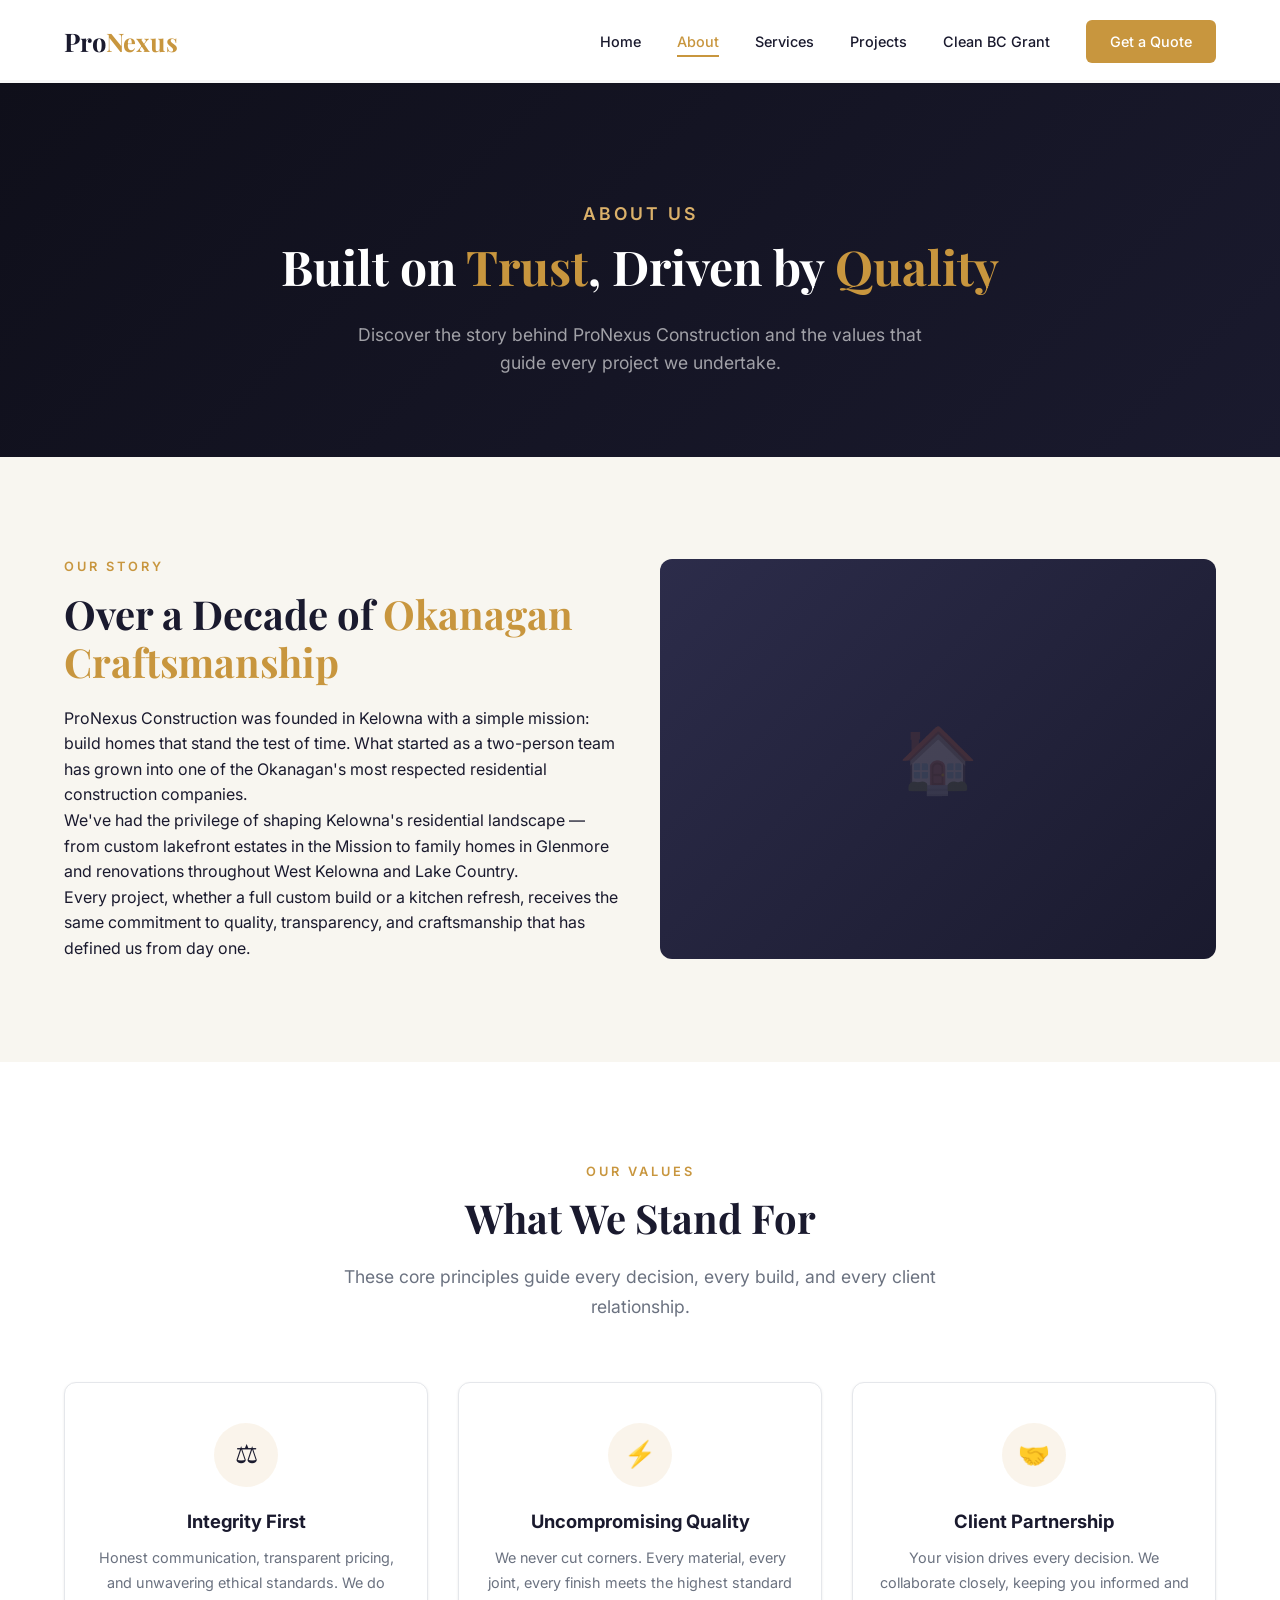
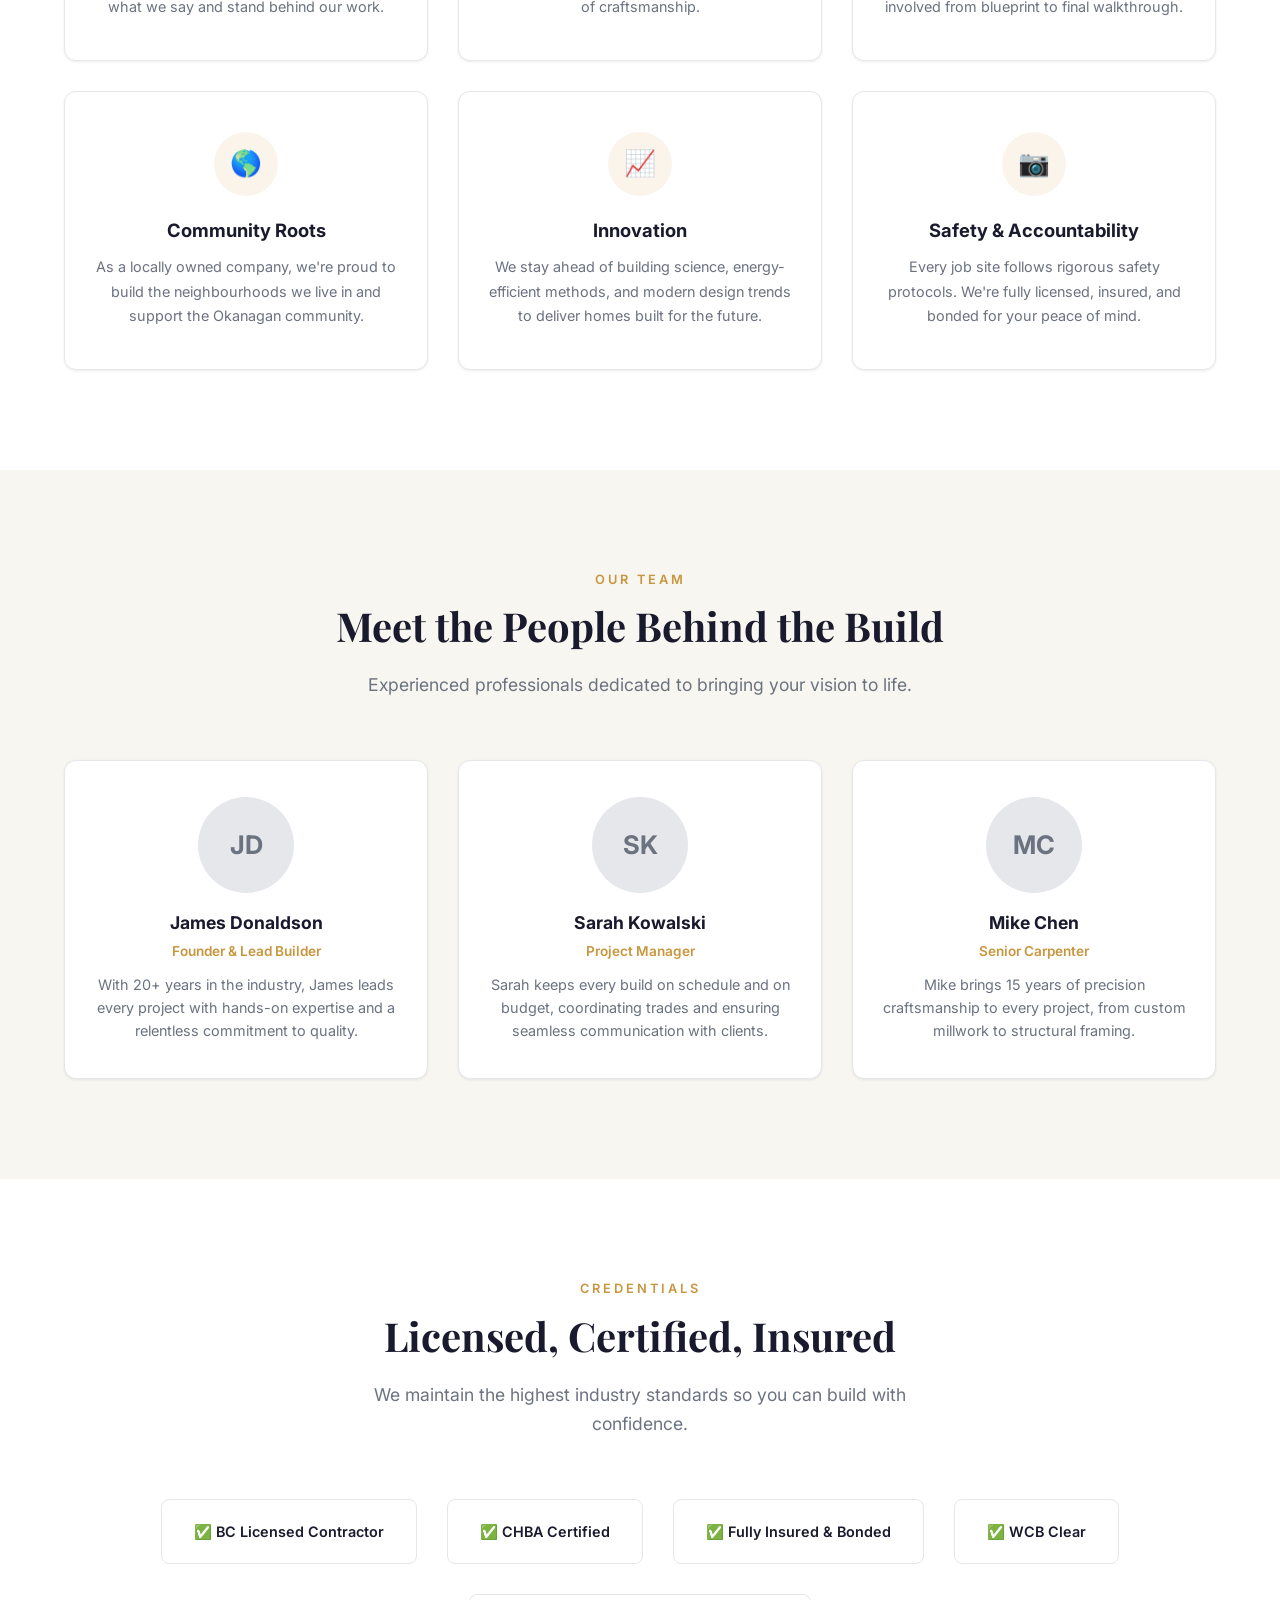
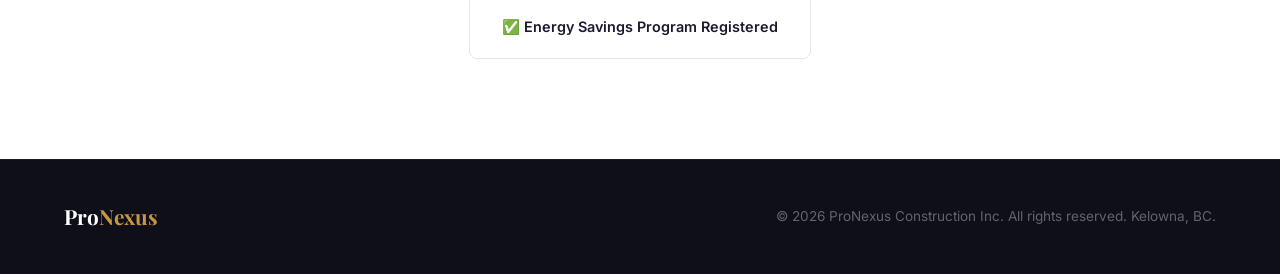
==== about.html @ b0807db2 "Initial commit - ProNexus Construction website" ====
<!DOCTYPE html>
<html lang="en">
<head>
  <meta charset="UTF-8"/>
  <meta name="viewport" content="width=device-width, initial-scale=1.0"/>
  <title>About Us | ProNexus Construction - Kelowna BC</title>
  <meta name="description" content="Learn about ProNexus Construction - Kelowna's trusted custom home builder and renovation experts with over 12 years of experience."/>
  <link rel="preconnect" href="https://fonts.googleapis.com"/>
  <link href="https://fonts.googleapis.com/css2?family=Inter:wght@400;500;600;700;800;900&family=Playfair+Display:wght@500;600;700&display=swap" rel="stylesheet"/>
  <link rel="stylesheet" href="styles.css"/>
  <style>
    .about-mission { background: var(--clr-light); }
    .about-mission .grid-2 { align-items: center; }
    .about-image {
      width: 100%; height: 400px; border-radius: 12px;
      background: linear-gradient(135deg, #2c2c4a 0%, #1a1a2e 100%);
      display: flex; align-items: center; justify-content: center;
      color: rgba(255,255,255,.15); font-size: 4rem;
    }
    .values-grid { display: grid; grid-template-columns: repeat(3, 1fr); gap: 30px; }
    .value-card { text-align: center; padding: 40px 24px; }
    .value-icon {
      width: 64px; height: 64px; border-radius: 50%;
      background: rgba(200,150,62,.1); display: flex; align-items: center; justify-content: center;
      margin: 0 auto 20px; font-size: 1.6rem;
    }
    .value-card h3 { font-size: 1.15rem; font-weight: 700; margin-bottom: 10px; }
    .value-card p { color: var(--clr-gray); font-size: 0.9rem; line-height: 1.7; }

    .team-grid { display: grid; grid-template-columns: repeat(3, 1fr); gap: 30px; }
    .team-card { text-align: center; padding: 36px 24px; }
    .team-avatar {
      width: 96px; height: 96px; border-radius: 50%;
      background: var(--clr-border); display: flex; align-items: center; justify-content: center;
      margin: 0 auto 16px; font-weight: 700; font-size: 1.6rem; color: var(--clr-gray);
    }
    .team-card h3 { font-size: 1.1rem; font-weight: 700; }
    .team-card .role { color: var(--clr-primary); font-size: 0.85rem; font-weight: 600; margin: 4px 0 10px; }
    .team-card p { color: var(--clr-gray); font-size: 0.9rem; }

    .cert-badges { display: flex; gap: 30px; justify-content: center; flex-wrap: wrap; margin-top: 40px; }
    .cert-badge {
      background: var(--clr-white); border: 1px solid var(--clr-border);
      padding: 20px 32px; border-radius: 8px; font-weight: 600; font-size: 0.9rem;
      display: flex; align-items: center; gap: 10px;
    }

    @media (max-width: 768px) {
      .values-grid, .team-grid { grid-template-columns: 1fr; }
      .about-image { height: 250px; }
      .cert-badges { flex-direction: column; align-items: center; }
    }
  </style>
</head>
<body>
  <nav>
    <div class="container nav-inner">
      <a href="index.html" class="logo">Pro<span>Nexus</span></a>
      <div class="nav-links" id="navLinks">
        <a href="index.html">Home</a>
        <a href="about.html" class="active">About</a>
        <a href="services.html">Services</a>
        <a href="projects.html">Projects</a>
        <a href="clean-bc-homes.html">Clean BC Grant</a>
        <a href="contact.html" class="nav-cta">Get a Quote</a>
      </div>
      <button class="hamburger" id="hamburger" aria-label="Toggle navigation">
        <span></span><span></span><span></span>
      </button>
    </div>
  </nav>

  <section class="page-hero">
    <div class="container">
      <p class="section-label" style="color:var(--clr-primary-light)">About Us</p>
      <h1>Built on <span style="color:var(--clr-primary)">Trust</span>, Driven by <span style="color:var(--clr-primary)">Quality</span></h1>
      <p>Discover the story behind ProNexus Construction and the values that guide every project we undertake.</p>
    </div>
  </section>

  <section class="about-mission">
    <div class="container grid-2">
      <div>
        <p class="section-label">Our Story</p>
        <h2 class="section-title">Over a Decade of <span style="color:var(--clr-primary)">Okanagan Craftsmanship</span></h2>
        <p>ProNexus Construction was founded in Kelowna with a simple mission: build homes that stand the test of time. What started as a two-person team has grown into one of the Okanagan's most respected residential construction companies.</p>
        <p>We've had the privilege of shaping Kelowna's residential landscape &mdash; from custom lakefront estates in the Mission to family homes in Glenmore and renovations throughout West Kelowna and Lake Country.</p>
        <p>Every project, whether a full custom build or a kitchen refresh, receives the same commitment to quality, transparency, and craftsmanship that has defined us from day one.</p>
      </div>
      <div class="about-image">&#127968;</div>
    </div>
  </section>

  <section>
    <div class="container">
      <div class="section-header">
        <p class="section-label">Our Values</p>
        <h2 class="section-title">What We Stand For</h2>
        <p class="section-desc">These core principles guide every decision, every build, and every client relationship.</p>
      </div>
      <div class="values-grid">
        <div class="card value-card fade-in">
          <div class="value-icon">&#9878;</div>
          <h3>Integrity First</h3>
          <p>Honest communication, transparent pricing, and unwavering ethical standards. We do what we say and stand behind our work.</p>
        </div>
        <div class="card value-card fade-in">
          <div class="value-icon">&#9889;</div>
          <h3>Uncompromising Quality</h3>
          <p>We never cut corners. Every material, every joint, every finish meets the highest standard of craftsmanship.</p>
        </div>
        <div class="card value-card fade-in">
          <div class="value-icon">&#129309;</div>
          <h3>Client Partnership</h3>
          <p>Your vision drives every decision. We collaborate closely, keeping you informed and involved from blueprint to final walkthrough.</p>
        </div>
        <div class="card value-card fade-in">
          <div class="value-icon">&#127758;</div>
          <h3>Community Roots</h3>
          <p>As a locally owned company, we're proud to build the neighbourhoods we live in and support the Okanagan community.</p>
        </div>
        <div class="card value-card fade-in">
          <div class="value-icon">&#128200;</div>
          <h3>Innovation</h3>
          <p>We stay ahead of building science, energy-efficient methods, and modern design trends to deliver homes built for the future.</p>
        </div>
        <div class="card value-card fade-in">
          <div class="value-icon">&#128247;</div>
          <h3>Safety &amp; Accountability</h3>
          <p>Every job site follows rigorous safety protocols. We're fully licensed, insured, and bonded for your peace of mind.</p>
        </div>
      </div>
    </div>
  </section>

  <section style="background:var(--clr-light)">
    <div class="container">
      <div class="section-header">
        <p class="section-label">Our Team</p>
        <h2 class="section-title">Meet the People Behind the Build</h2>
        <p class="section-desc">Experienced professionals dedicated to bringing your vision to life.</p>
      </div>
      <div class="team-grid">
        <div class="card team-card fade-in">
          <div class="team-avatar">JD</div>
          <h3>James Donaldson</h3>
          <p class="role">Founder &amp; Lead Builder</p>
          <p>With 20+ years in the industry, James leads every project with hands-on expertise and a relentless commitment to quality.</p>
        </div>
        <div class="card team-card fade-in">
          <div class="team-avatar">SK</div>
          <h3>Sarah Kowalski</h3>
          <p class="role">Project Manager</p>
          <p>Sarah keeps every build on schedule and on budget, coordinating trades and ensuring seamless communication with clients.</p>
        </div>
        <div class="card team-card fade-in">
          <div class="team-avatar">MC</div>
          <h3>Mike Chen</h3>
          <p class="role">Senior Carpenter</p>
          <p>Mike brings 15 years of precision craftsmanship to every project, from custom millwork to structural framing.</p>
        </div>
      </div>
    </div>
  </section>

  <section>
    <div class="container">
      <div class="section-header">
        <p class="section-label">Credentials</p>
        <h2 class="section-title">Licensed, Certified, Insured</h2>
        <p class="section-desc">We maintain the highest industry standards so you can build with confidence.</p>
      </div>
      <div class="cert-badges">
        <div class="cert-badge">&#9989; BC Licensed Contractor</div>
        <div class="cert-badge">&#9989; CHBA Certified</div>
        <div class="cert-badge">&#9989; Fully Insured &amp; Bonded</div>
        <div class="cert-badge">&#9989; WCB Clear</div>
        <div class="cert-badge">&#9989; Energy Savings Program Registered</div>
      </div>
    </div>
  </section>

  <footer>
    <div class="container footer-inner">
      <a href="index.html" class="logo">Pro<span>Nexus</span></a>
      <p>&copy; 2026 ProNexus Construction Inc. All rights reserved. Kelowna, BC.</p>
    </div>
  </footer>

  <script>
    document.getElementById('hamburger').addEventListener('click', function(){
      this.classList.toggle('active');
      document.getElementById('navLinks').classList.toggle('open');
    });
    document.querySelectorAll('.nav-links a').forEach(function(l){
      l.addEventListener('click', function(){
        document.getElementById('hamburger').classList.remove('active');
        document.getElementById('navLinks').classList.remove('open');
      });
    });
    var observer = new IntersectionObserver(function(entries){
      entries.forEach(function(e){
        if(e.isIntersecting){ e.target.classList.add('visible'); }
      });
    }, {threshold:0.1});
    document.querySelectorAll('.fade-in').forEach(function(el){ observer.observe(el); });
  </script>
</body>
</html>
---- styles.css ----
*, *::before, *::after { margin: 0; padding: 0; box-sizing: border-box; }

:root {
  --clr-dark: #1a1a2e;
  --clr-darker: #0f0f1a;
  --clr-primary: #c8963e;
  --clr-primary-light: #dbb16a;
  --clr-primary-dark: #a0782e;
  --clr-light: #f8f6f0;
  --clr-white: #ffffff;
  --clr-gray: #6b7280;
  --clr-gray-light: #9ca3af;
  --clr-border: #e5e7eb;
  --ff-body: 'Inter', sans-serif;
  --ff-display: 'Playfair Display', serif;
  --max-w: 1200px;
  --shadow-sm: 0 1px 3px rgba(0,0,0,.08);
  --shadow-md: 0 4px 20px rgba(0,0,0,.1);
  --shadow-lg: 0 10px 40px rgba(0,0,0,.15);
  --transition: 0.3s cubic-bezier(.4,0,.2,1);
}

html { scroll-behavior: smooth; }
body {
  font-family: var(--ff-body);
  color: var(--clr-dark);
  background: var(--clr-white);
  line-height: 1.6;
  overflow-x: hidden;
  padding-top: 80px;
}
img { max-width: 100%; display: block; }
a { text-decoration: none; color: inherit; }
ul { list-style: none; }
.container { max-width: var(--max-w); margin: 0 auto; padding: 0 24px; }

.btn {
  display: inline-flex; align-items: center; gap: 8px;
  padding: 14px 32px; border-radius: 6px;
  font-weight: 600; font-size: 0.95rem;
  cursor: pointer; border: none; transition: var(--transition);
  letter-spacing: 0.3px;
}
.btn-primary {
  background: var(--clr-primary); color: var(--clr-white);
}
.btn-primary:hover { background: var(--clr-primary-dark); transform: translateY(-2px); box-shadow: var(--shadow-md); }
.btn-outline {
  background: transparent; color: var(--clr-white); border: 2px solid var(--clr-white);
}
.btn-outline:hover { background: var(--clr-white); color: var(--clr-dark); }
.btn-outline-dark {
  background: transparent; color: var(--clr-dark); border: 2px solid var(--clr-dark);
}
.btn-outline-dark:hover { background: var(--clr-dark); color: var(--clr-white); }

.section-label {
  font-size: 0.8rem; text-transform: uppercase; letter-spacing: 3px;
  color: var(--clr-primary); font-weight: 600; margin-bottom: 12px;
}
.section-title {
  font-family: var(--ff-display); font-size: 2.5rem; font-weight: 700;
  line-height: 1.2; margin-bottom: 20px;
}
.section-desc {
  color: var(--clr-gray); font-size: 1.1rem; max-width: 600px; line-height: 1.7;
}
.section-header { text-align: center; margin-bottom: 60px; }
.section-header .section-desc { margin: 0 auto; }
section { padding: 100px 0; }

/* Navigation */
nav {
  position: fixed; top: 0; left: 0; right: 0; z-index: 1000;
  padding: 20px 0; transition: var(--transition);
  background: rgba(255,255,255,.97); box-shadow: var(--shadow-sm);
}
.nav-inner {
  display: flex; align-items: center; justify-content: space-between;
}
.logo {
  font-family: var(--ff-display); font-size: 1.6rem; font-weight: 700;
  color: var(--clr-dark); transition: var(--transition);
}
.logo span { color: var(--clr-primary); }
.nav-links { display: flex; align-items: center; gap: 36px; }
.nav-links a {
  font-size: 0.9rem; font-weight: 500; color: var(--clr-dark);
  transition: var(--transition); position: relative;
}
.nav-links a::after {
  content: ''; position: absolute; bottom: -4px; left: 0;
  width: 0; height: 2px; background: var(--clr-primary);
  transition: var(--transition);
}
.nav-links a:hover::after { width: 100%; }
.nav-links a:hover { color: var(--clr-primary); }
.nav-links a.active { color: var(--clr-primary); }
.nav-links a.active::after { width: 100%; }
.nav-cta {
  padding: 10px 24px; background: var(--clr-primary); color: var(--clr-white) !important;
  border-radius: 6px; font-weight: 600;
}
.nav-cta:hover { background: var(--clr-primary-dark) !important; }
.nav-cta::after { display: none !important; }

.hamburger { display: none; flex-direction: column; gap: 5px; cursor: pointer; background: none; border: none; padding: 4px; }
.hamburger span {
  width: 28px; height: 2px; background: var(--clr-dark); transition: var(--transition); border-radius: 2px;
}
.hamburger.active span:nth-child(1) { transform: rotate(45deg) translate(5px, 5px); }
.hamburger.active span:nth-child(2) { opacity: 0; }
.hamburger.active span:nth-child(3) { transform: rotate(-45deg) translate(5px, -5px); }

/* Page Hero */
.page-hero {
  background: linear-gradient(135deg, var(--clr-darker) 0%, var(--clr-dark) 100%);
  padding: 120px 0 80px; text-align: center;
}
.page-hero h1 {
  font-family: var(--ff-display); font-size: 3rem; color: var(--clr-white);
  margin-bottom: 16px;
}
.page-hero p {
  color: rgba(255,255,255,.6); font-size: 1.1rem; max-width: 600px; margin: 0 auto;
}

/* Cards */
.card {
  background: var(--clr-white); padding: 40px 32px; border-radius: 12px;
  box-shadow: var(--shadow-sm); transition: var(--transition);
  border: 1px solid var(--clr-border);
}
.card:hover { transform: translateY(-4px); box-shadow: var(--shadow-md); }

/* Grid layouts */
.grid-3 { display: grid; grid-template-columns: repeat(3, 1fr); gap: 30px; }
.grid-2 { display: grid; grid-template-columns: repeat(2, 1fr); gap: 40px; }

/* Footer */
footer {
  background: var(--clr-darker); border-top: 1px solid rgba(255,255,255,.05);
  padding: 40px 0;
}
.footer-inner {
  display: flex; align-items: center; justify-content: space-between;
}
footer .logo { color: var(--clr-white); font-size: 1.3rem; }
footer p { font-size: 0.85rem; color: rgba(255,255,255,.35); }

/* Fade-in animation */
.fade-in {
  opacity: 0; transform: translateY(30px);
  transition: opacity 0.6s ease, transform 0.6s ease;
}
.fade-in.visible { opacity: 1; transform: translateY(0); }

@media (max-width: 1024px) {
  .grid-3 { grid-template-columns: repeat(2, 1fr); }
}
@media (max-width: 768px) {
  section { padding: 60px 0; }
  .section-title { font-size: 1.8rem; }
  .page-hero h1 { font-size: 2.2rem; }
  .page-hero { padding: 100px 0 60px; }

  .nav-links {
    position: fixed; top: 0; right: -100%; width: 280px; height: 100vh;
    background: var(--clr-dark); flex-direction: column;
    padding: 100px 40px 40px; gap: 24px; align-items: flex-start;
    transition: var(--transition); box-shadow: var(--shadow-lg);
  }
  .nav-links.open { right: 0; }
  .nav-links a { color: rgba(255,255,255,.8) !important; font-size: 1.05rem; }
  .nav-links a::after { background: var(--clr-primary); }
  .hamburger { display: flex; }

  .grid-3, .grid-2 { grid-template-columns: 1fr; }
  .footer-inner { flex-direction: column; gap: 12px; text-align: center; }
}
@media (max-width: 480px) {
  .container { padding: 0 16px; }
}
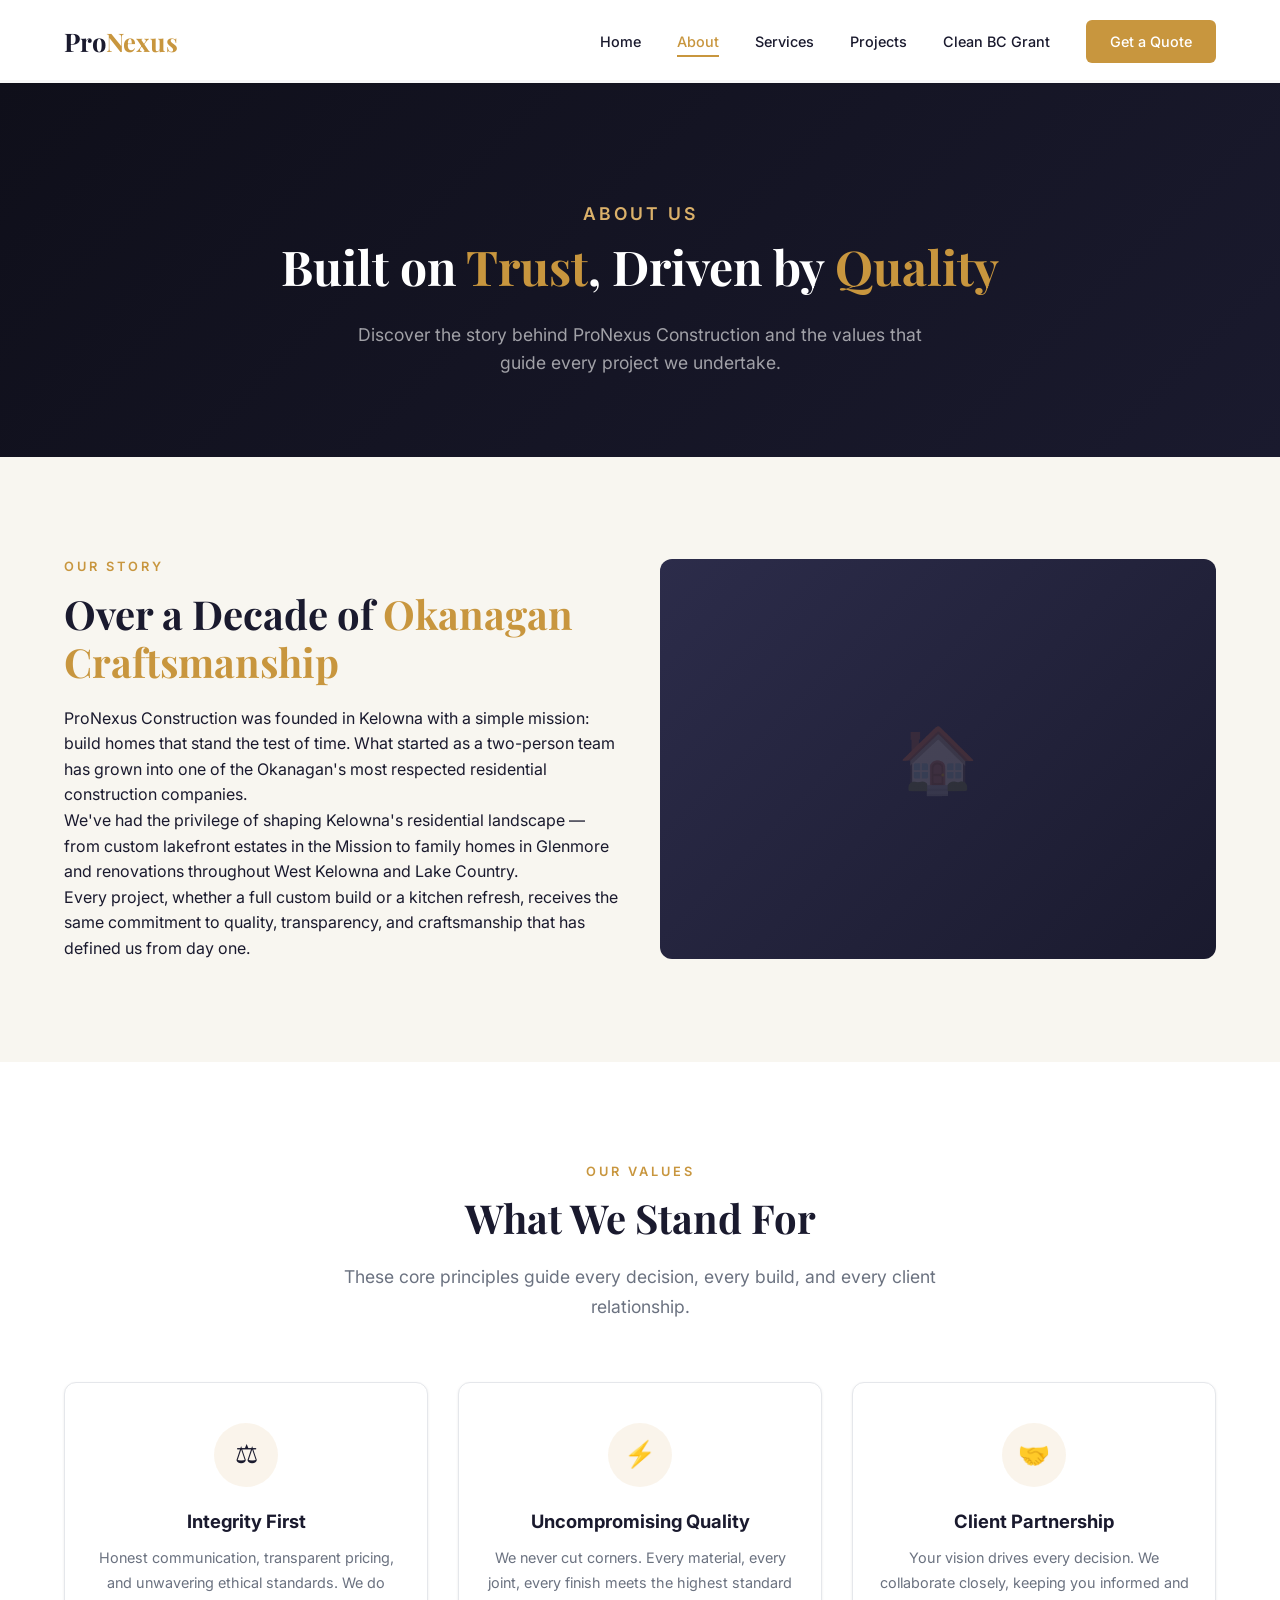
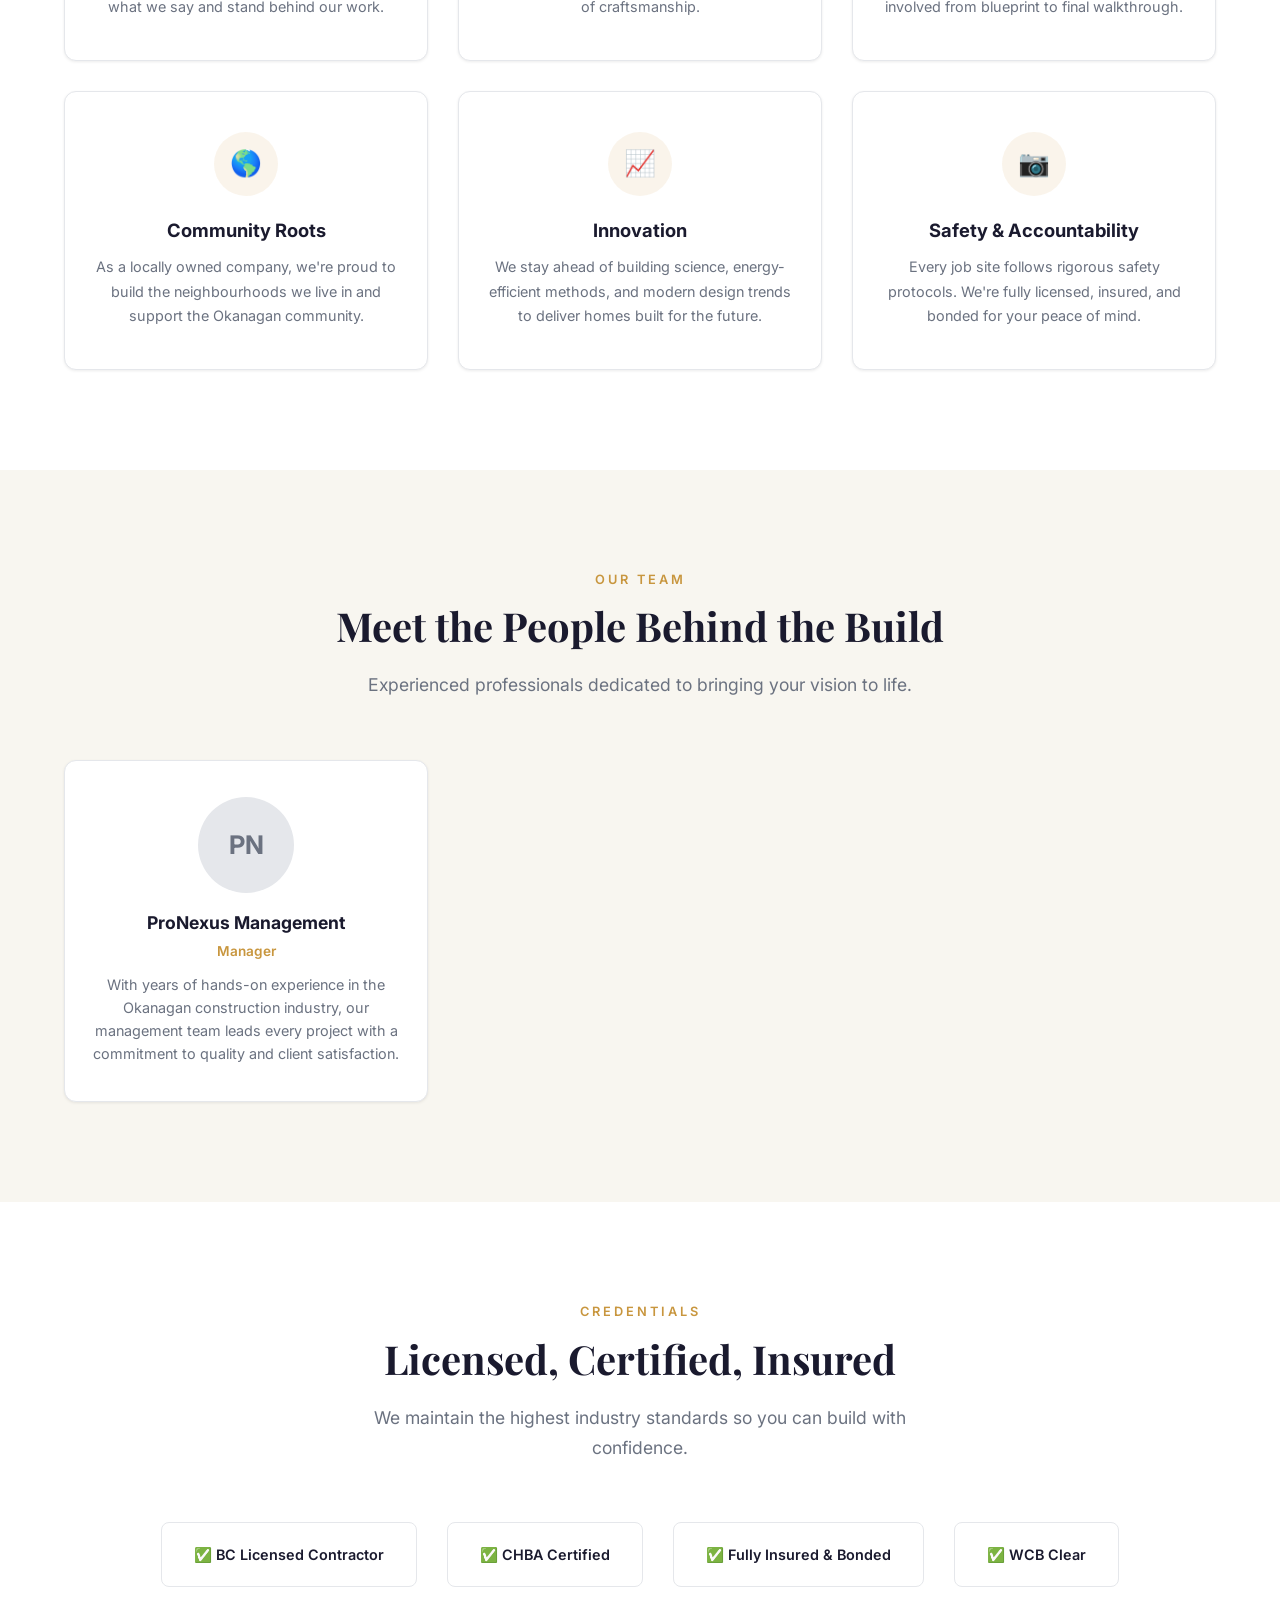
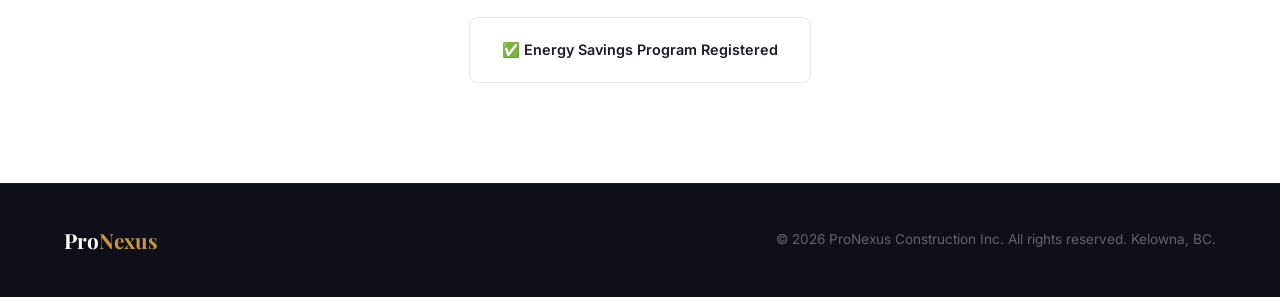
==== commit 455f8ba6: "Replace hypothetical team with generic management info" ====
--- a/about.html
+++ b/about.html
@@ -142,22 +142,10 @@
       </div>
       <div class="team-grid">
         <div class="card team-card fade-in">
-          <div class="team-avatar">JD</div>
-          <h3>James Donaldson</h3>
-          <p class="role">Founder &amp; Lead Builder</p>
-          <p>With 20+ years in the industry, James leads every project with hands-on expertise and a relentless commitment to quality.</p>
-        </div>
-        <div class="card team-card fade-in">
-          <div class="team-avatar">SK</div>
-          <h3>Sarah Kowalski</h3>
-          <p class="role">Project Manager</p>
-          <p>Sarah keeps every build on schedule and on budget, coordinating trades and ensuring seamless communication with clients.</p>
-        </div>
-        <div class="card team-card fade-in">
-          <div class="team-avatar">MC</div>
-          <h3>Mike Chen</h3>
-          <p class="role">Senior Carpenter</p>
-          <p>Mike brings 15 years of precision craftsmanship to every project, from custom millwork to structural framing.</p>
+          <div class="team-avatar">PN</div>
+          <h3>ProNexus Management</h3>
+          <p class="role">Manager</p>
+          <p>With years of hands-on experience in the Okanagan construction industry, our management team leads every project with a commitment to quality and client satisfaction.</p>
         </div>
       </div>
     </div>
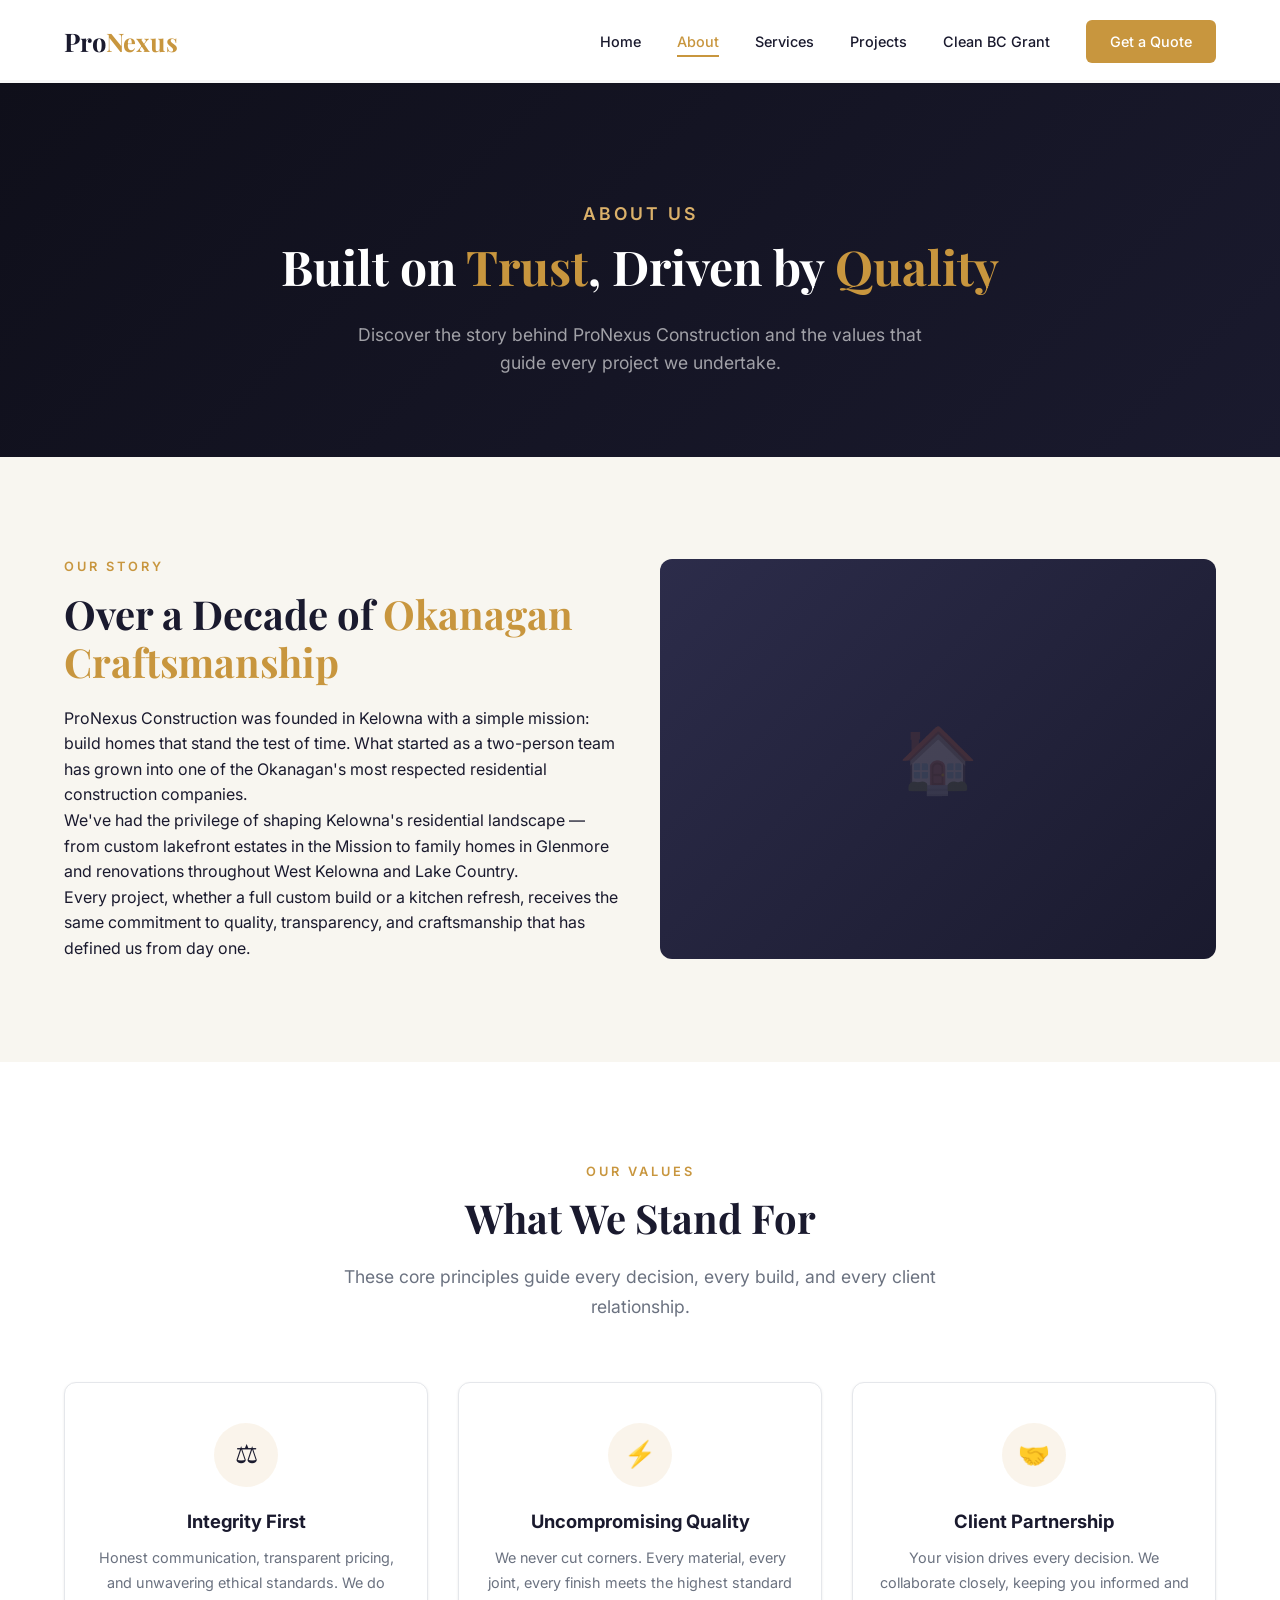
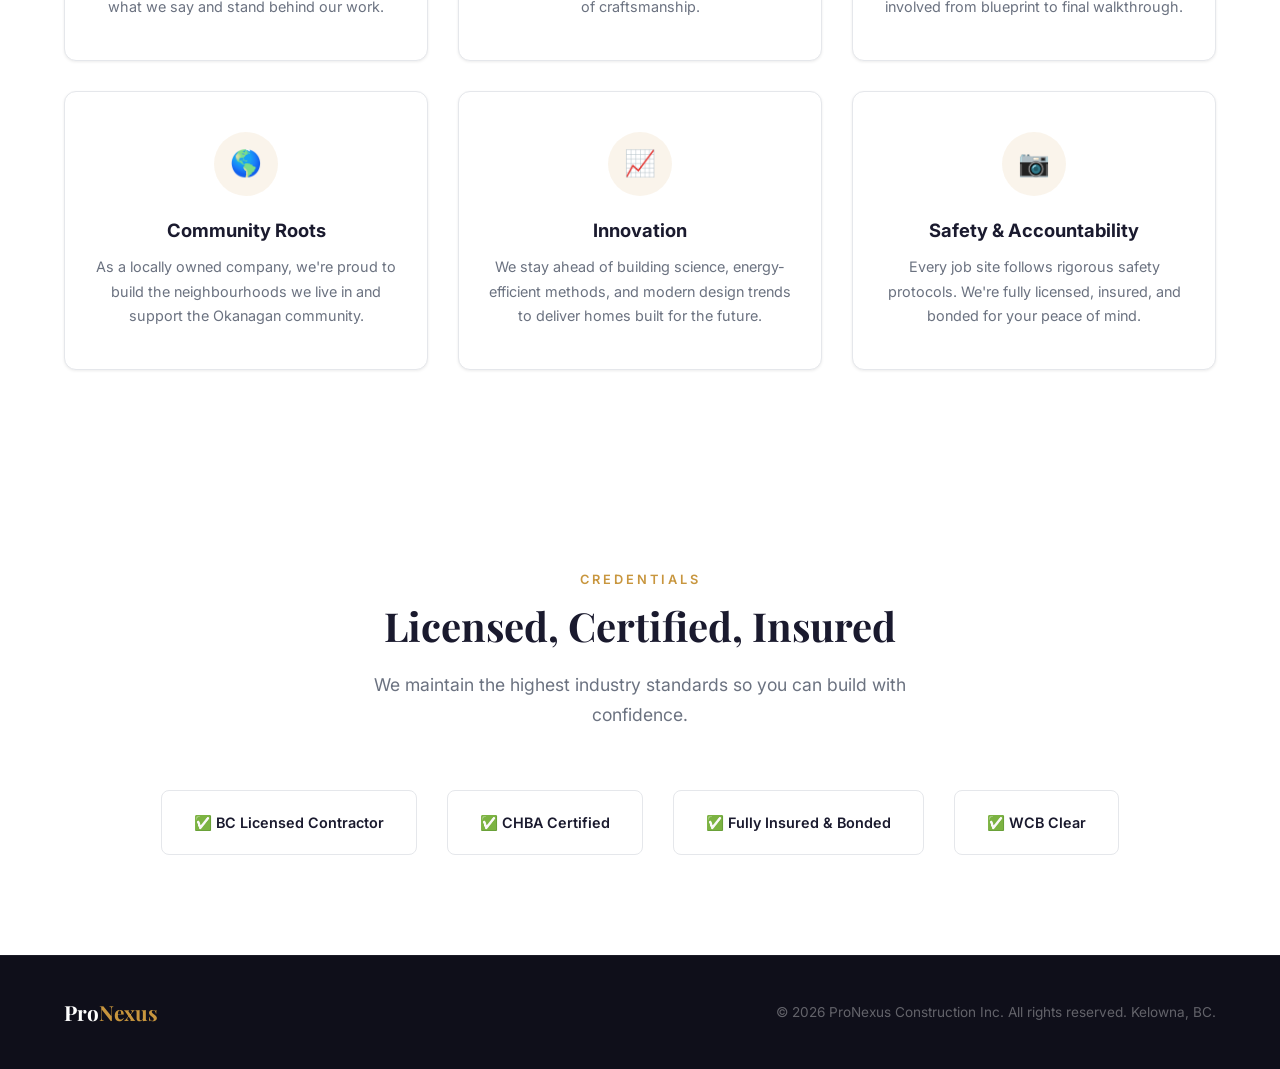
==== commit 7463c17a: "Remove team section and inaccurate cert badge from about page" ====
--- a/about.html
+++ b/about.html
@@ -133,23 +133,7 @@
     </div>
   </section>
 
-  <section style="background:var(--clr-light)">
-    <div class="container">
-      <div class="section-header">
-        <p class="section-label">Our Team</p>
-        <h2 class="section-title">Meet the People Behind the Build</h2>
-        <p class="section-desc">Experienced professionals dedicated to bringing your vision to life.</p>
-      </div>
-      <div class="team-grid">
-        <div class="card team-card fade-in">
-          <div class="team-avatar">PN</div>
-          <h3>ProNexus Management</h3>
-          <p class="role">Manager</p>
-          <p>With years of hands-on experience in the Okanagan construction industry, our management team leads every project with a commitment to quality and client satisfaction.</p>
-        </div>
-      </div>
-    </div>
-  </section>
+
 
   <section>
     <div class="container">
@@ -163,7 +147,6 @@
         <div class="cert-badge">&#9989; CHBA Certified</div>
         <div class="cert-badge">&#9989; Fully Insured &amp; Bonded</div>
         <div class="cert-badge">&#9989; WCB Clear</div>
-        <div class="cert-badge">&#9989; Energy Savings Program Registered</div>
       </div>
     </div>
   </section>
